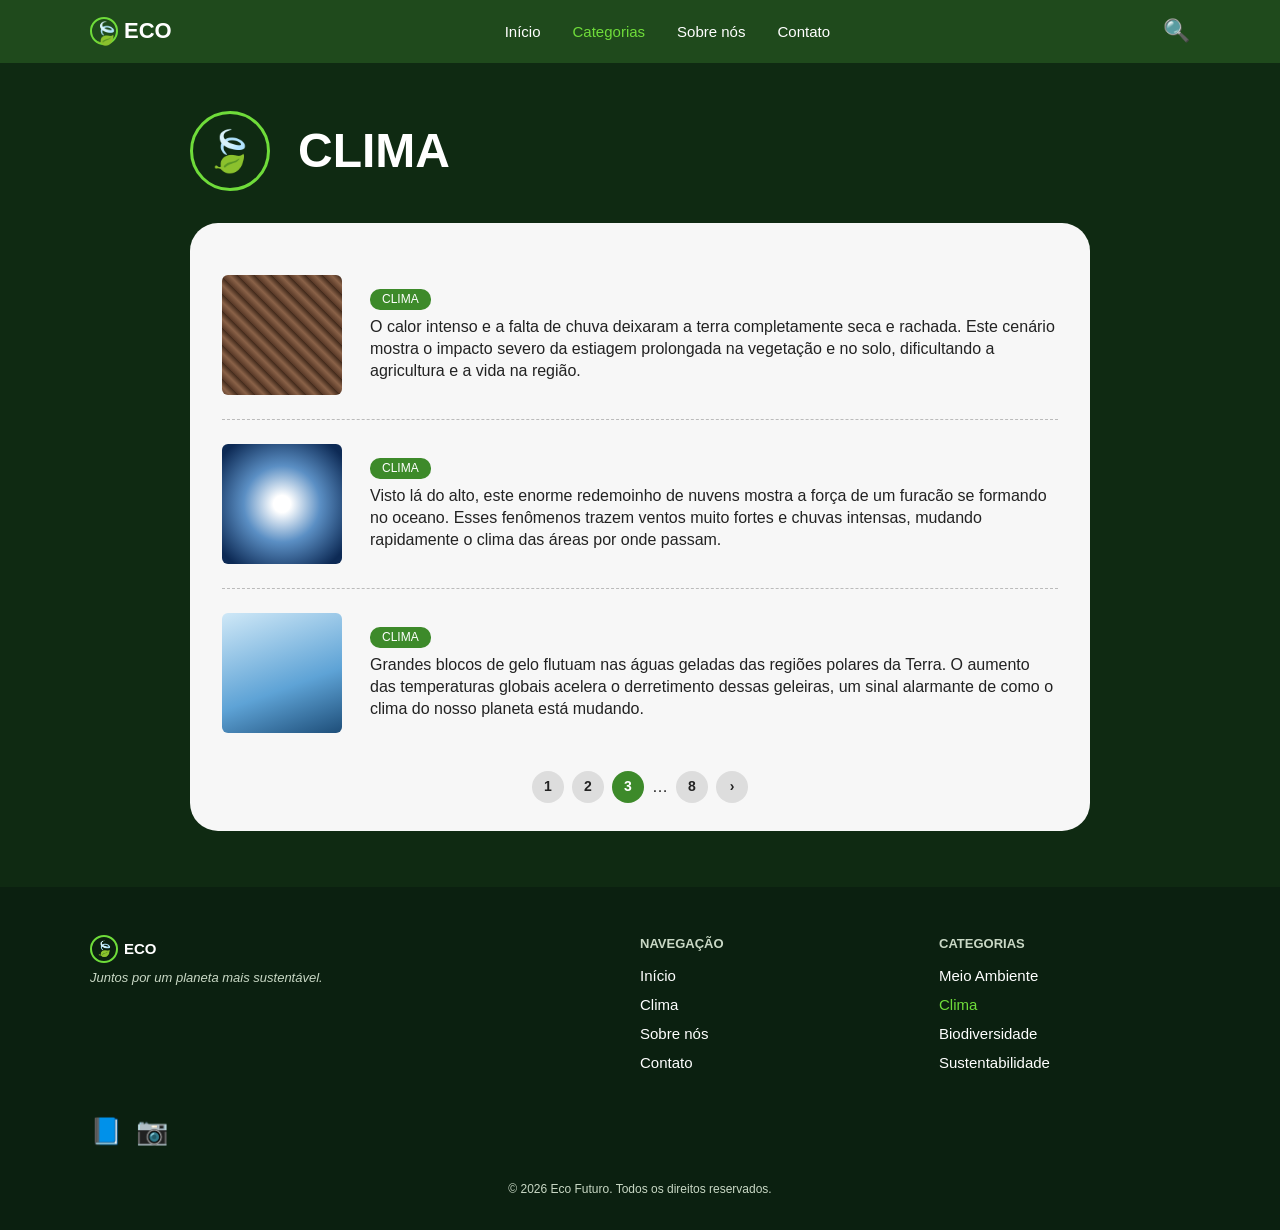
==== projeto integrador/clima.html @ e7278182 "Adiciona clima e login" ====
<!DOCTYPE html>
<html lang="pt-BR">
<head>
<meta charset="UTF-8">
<meta name="viewport" content="width=device-width, initial-scale=1, viewport-fit=cover">
<title>Eco – Clima</title>
<link rel="stylesheet" href="style.css">
</head>
<body>

<header>
  <button aria-label="Menu">☰</button>
  <div class="logo"><span>🍃</span> ECO</div>
  <nav class="menu-pc">
    <a href="index.html">Início</a>
    <a class="ativo" href="clima.html">Categorias</a>
    <a href="#">Sobre nós</a>
    <a href="#">Contato</a>
  </nav>
  <button aria-label="Buscar">🔍</button>
</header>

<div class="titulo-pagina">
  <div class="selo">🍃</div>
  <h1>CLIMA</h1>
</div>

<main class="lista-clima">
  <article class="item-clima">
    <div class="foto seca"></div>
    <div>
      <span class="tag">CLIMA</span>
      <p>O calor intenso e a falta de chuva deixaram a terra completamente seca e rachada. Este cenário mostra o impacto severo da estiagem prolongada na vegetação e no solo, dificultando a agricultura e a vida na região.</p>
    </div>
  </article>

  <article class="item-clima">
    <div class="foto furacao"></div>
    <div>
      <span class="tag">CLIMA</span>
      <p>Visto lá do alto, este enorme redemoinho de nuvens mostra a força de um furacão se formando no oceano. Esses fenômenos trazem ventos muito fortes e chuvas intensas, mudando rapidamente o clima das áreas por onde passam.</p>
    </div>
  </article>

  <article class="item-clima">
    <div class="foto gelo"></div>
    <div>
      <span class="tag">CLIMA</span>
      <p>Grandes blocos de gelo flutuam nas águas geladas das regiões polares da Terra. O aumento das temperaturas globais acelera o derretimento dessas geleiras, um sinal alarmante de como o clima do nosso planeta está mudando.</p>
    </div>
  </article>

  <nav class="paginacao" aria-label="Páginas">
    <a href="#">1</a>
    <a href="#">2</a>
    <a class="atual" href="#">3</a>
    <span>…</span>
    <a href="#">8</a>
    <a href="#">›</a>
  </nav>
</main>

<footer>
  <div class="colunas">
    <div>
      <div class="logo"><span>🍃</span> ECO</div>
      <p>Juntos por um planeta mais sustentável.</p>
    </div>
    <nav>
      <h3>NAVEGAÇÃO</h3>
      <ul>
        <li><a href="index.html">Início</a></li>
        <li><a href="clima.html">Clima</a></li>
        <li><a href="#">Sobre nós</a></li>
        <li><a href="#">Contato</a></li>
      </ul>
    </nav>
    <nav>
      <h3>CATEGORIAS</h3>
      <ul>
        <li><a href="#">Meio Ambiente</a></li>
        <li class="ativo"><a href="clima.html">Clima</a></li>
        <li><a href="#">Biodiversidade</a></li>
        <li><a href="#">Sustentabilidade</a></li>
      </ul>
    </nav>
  </div>
  <div class="sociais">
    <a href="#" aria-label="Facebook">📘</a>
    <a href="#" aria-label="Instagram">📷</a>
  </div>
  <p class="copy">© 2026 Eco Futuro. Todos os direitos reservados.</p>
</footer>

</body>
</html>
---- projeto integrador/style.css ----
:root {
  --bg: #0f2a12;
  --card: #1b3a1a;
  --borda: #3f7a2e;
  --verde: #6fdc3a;
  --texto: #ffffff;
  --suave: #c9d8c5;
  box-sizing: border-box;
  padding-top: env(safe-area-inset-top, 0px);
  padding-bottom: env(safe-area-inset-bottom, 0px);
}
* { box-sizing: border-box; margin: 0; padding: 0; }
body {
  background: var(--bg);
  color: var(--texto);
  font-family: "Segoe UI", Arial, sans-serif;
  line-height: 1.4;
}
a { color: inherit; text-decoration: none; }


header {
  display: flex; align-items: center; justify-content: space-between;
  background: #1f4a1c; padding: 10px 14px; border-radius: 0 0 18px 18px;
}
.logo { display: flex; align-items: center; gap: 6px; font-weight: 700; }
.logo span { display: grid; place-items: center; width: 28px; height: 28px;
  border: 2px solid var(--verde); border-radius: 50%; color: var(--verde); }
header button { background: none; border: 0; color: var(--texto); font-size: 22px; cursor: pointer; }
.menu-pc { display: none; }

.hero { padding: 18px 20px 24px; }
.hero em { color: var(--verde); font-style: italic; font-size: 14px; }
.hero h1 { font-size: 30px; line-height: 1.05; margin: 8px 0; }
.hero h1 b { color: var(--verde); display: block; }
.hero p { font-size: 11px; color: var(--suave); max-width: 240px; }

.noticias { padding: 0 14px; display: grid; gap: 18px; }
.noticia {
  display: flex; gap: 12px; padding: 14px;
  background: var(--card); border: 1px solid var(--borda);
}
.noticia .foto {
  flex: 0 0 38%; min-height: 120px; border-radius: 14px;
  background-size: cover; background-position: center;
}
.foto.rio { background: linear-gradient(135deg, #888, #333); filter: grayscale(1); }
.foto.fogo { background: linear-gradient(160deg, #1a1a1a, #c4380f 70%, #2d5a1e); }
.tag {
  display: inline-block; background: #2f6b25; border: 1px solid var(--verde);
  color: var(--verde); border-radius: 10px; padding: 1px 8px; font-size: 10px;
}
.noticia h2 { font-size: 14px; margin: 6px 0; }
.noticia p { font-size: 11px; font-style: italic; color: var(--suave); }
.noticia time { display: block; margin-top: 8px; font-size: 9px; color: var(--suave); }

.chamada {
  margin: 24px 0; padding: 22px 20px;
  background: linear-gradient(90deg, #0f2a12 40%, #1d5a6a);
  border-top: 1px solid var(--borda); border-bottom: 1px solid var(--borda);
  display: flex; justify-content: space-between; align-items: center; gap: 12px;
}
.chamada small { color: var(--verde); font-style: italic; font-weight: 700; }
.chamada h2 { font-size: 24px; margin: 4px 0; }
.chamada p { font-size: 12px; color: var(--suave); }
.botoes { display: grid; gap: 12px; }
.btn { padding: 10px 18px; border-radius: 22px; font-weight: 700; text-align: center; font-size: 14px; }
.btn.cheio { background: var(--verde); color: #0f2a12; }
.btn.vazio { border: 2px solid var(--verde); color: var(--texto); }

footer { background: #0b2010; padding: 20px 16px 28px; }
.colunas { display: grid; grid-template-columns: 1.1fr 1fr 1fr; gap: 12px; font-size: 12px; }
.colunas h3 { font-size: 11px; color: var(--suave); margin-bottom: 6px; }
.colunas li { list-style: none; margin-bottom: 3px; }
.colunas li.ativo a { color: var(--verde); }
.colunas p { font-size: 10px; font-style: italic; margin-top: 6px; color: var(--suave); }
.sociais { display: flex; gap: 14px; margin: 16px 0 10px; font-size: 20px; }
.rotulo { font-size: 12px; }
.copy { text-align: center; font-size: 10px; color: var(--suave); margin-top: 16px; }
input {
  width: 100%; margin-top: 12px; padding: 10px; border-radius: 6px;
  border: 1px solid var(--borda); background: #12301a; color: var(--texto);
}
:focus-visible { outline: 2px solid var(--verde); outline-offset: 2px; }


@media (min-width: 900px) {
  
  header, .hero, .noticias, .chamada, footer {
    padding-left: max(32px, calc((100% - 1100px) / 2));
    padding-right: max(32px, calc((100% - 1100px) / 2));
  }

  header { padding-top: 16px; padding-bottom: 16px; border-radius: 0; }
  header > button[aria-label="Menu"] { display: none; }
  header .logo { font-size: 22px; order: 0; }
  .menu-pc { display: flex; gap: 32px; order: 1; font-size: 15px; }
  .menu-pc a:hover, .menu-pc a.ativo { color: var(--verde); }
  header > button[aria-label="Buscar"] { order: 2; }

  .hero { padding-top: 56px; padding-bottom: 48px; }
  .hero em { font-size: 18px; }
  .hero h1 { font-size: 64px; margin: 12px 0 16px; }
  .hero p { font-size: 16px; max-width: 520px; }

  .noticias { grid-template-columns: 1fr 1fr; gap: 28px; }
  .noticia { flex-direction: column; padding: 20px; }
  .noticia .foto { flex: none; height: 240px; }
  .noticia h2 { font-size: 22px; margin: 10px 0; }
  .noticia p { font-size: 14px; }
  .noticia time { font-size: 12px; }
  .tag { font-size: 12px; padding: 2px 12px; }

  .chamada { margin: 56px 0; padding-top: 56px; padding-bottom: 56px; }
  .chamada small { font-size: 16px; }
  .chamada h2 { font-size: 48px; }
  .chamada p { font-size: 18px; max-width: 460px; }
  .botoes { grid-auto-flow: column; gap: 20px; }
  .btn { padding: 14px 36px; font-size: 16px; }
  .btn:hover { filter: brightness(1.15); }

  footer { padding-top: 48px; padding-bottom: 32px; }
  .colunas { grid-template-columns: 2fr 1fr 1fr; gap: 48px; font-size: 15px; }
  .colunas h3 { font-size: 13px; margin-bottom: 12px; }
  .colunas li { margin-bottom: 8px; }
  .colunas p { font-size: 13px; max-width: 280px; }
  .sociais { font-size: 26px; margin-top: 32px; }
  .rotulo { font-size: 14px; }
  input { max-width: 420px; display: block; }
  .copy { font-size: 12px; margin-top: 32px; }
}


.titulo-pagina { display: flex; align-items: center; gap: 28px; padding: 28px 24px; }
.titulo-pagina .selo { display: grid; place-items: center; width: 56px; height: 56px;
  border: 3px solid var(--verde); border-radius: 50%; color: var(--verde); font-size: 28px; }
.titulo-pagina h1 { font-size: 28px; }

.lista-clima { background: #f7f7f7; color: #222; border-radius: 28px;
  padding: 18px 16px; margin: 0 16px 28px; }
.item-clima { display: flex; align-items: center; gap: 14px; padding: 16px 0;
  border-bottom: 1px dashed #bbb; }
.item-clima:last-of-type { border-bottom: 0; }
.item-clima .foto { flex: 0 0 64px; height: 64px; border-radius: 6px; }
.foto.seca { background: repeating-linear-gradient(45deg, #5a3a28, #8a6248 6px, #3d2618 12px); }
.foto.furacao { background: radial-gradient(circle, #fff 10%, #5b8fc4 45%, #0d2a55 90%); }
.foto.gelo { background: linear-gradient(160deg, #cfe8f7, #5ea3d6 60%, #1e4e79); }
.item-clima .tag { background: #3d8a2a; color: #fff; border: 0; font-size: 9px; }
.item-clima p { font-size: 11px; font-style: normal; color: #222; margin-top: 6px; text-align: center; }

.paginacao { display: flex; justify-content: center; align-items: center; gap: 8px; margin-top: 14px; }
.paginacao a { display: grid; place-items: center; min-width: 22px; height: 22px;
  background: #ddd; color: #222; border-radius: 50%; font-size: 11px; font-weight: 700; }
.paginacao a.atual { background: #3d8a2a; color: #fff; }

.login { min-height: 100vh; display: flex; flex-direction: column; align-items: center;
  padding: 24px 16px; background: linear-gradient(#0a2e0a, #052005); }
.login-logo { display: flex; align-items: center; gap: 14px; font-size: 40px; font-weight: 700; margin: 24px 0; }
.login-logo span { display: grid; place-items: center; width: 80px; height: 80px;
  border: 5px solid var(--verde); border-radius: 50%; color: var(--verde); font-size: 40px; }
.login-card { width: 100%; max-width: 420px; background: #77b043; border-radius: 14px; padding: 32px 28px; }
.campo { margin-bottom: 24px; }
.campo label { display: block; font-size: 18px; margin-bottom: 8px; }
.entrada { display: flex; align-items: center; gap: 8px; background: #ddd; border-radius: 8px; padding: 0 12px; color: #555; }
.entrada input { margin: 0; padding: 12px 0; border: 0; background: transparent;
  color: #222; max-width: none; outline: none; }
.btn-login { display: block; width: 100%; padding: 14px; margin-top: 16px; border-radius: 30px;
  font-size: 22px; text-align: center; cursor: pointer; border: 1px solid #2f6b25; }
.btn-login.claro { background: #e4e4e4; color: #111; }
.btn-login.escuro { background: #2f5a22; color: #fff; }
.voltar { align-self: flex-start; font-size: 32px; margin-top: auto; padding-top: 24px; }

@media (min-width: 900px) {
  .titulo-pagina, .lista-clima { max-width: 900px; margin-left: auto; margin-right: auto; }
  .titulo-pagina { padding: 48px 0 32px; }
  .titulo-pagina .selo { width: 80px; height: 80px; font-size: 40px; }
  .titulo-pagina h1 { font-size: 48px; }
  .lista-clima { padding: 28px 32px; margin-bottom: 56px; }
  .item-clima { gap: 28px; padding: 24px 0; }
  .item-clima .foto { flex: 0 0 120px; height: 120px; }
  .item-clima p { font-size: 16px; text-align: left; }
  .item-clima .tag { font-size: 12px; }
  .paginacao a { min-width: 32px; height: 32px; font-size: 14px; }
}
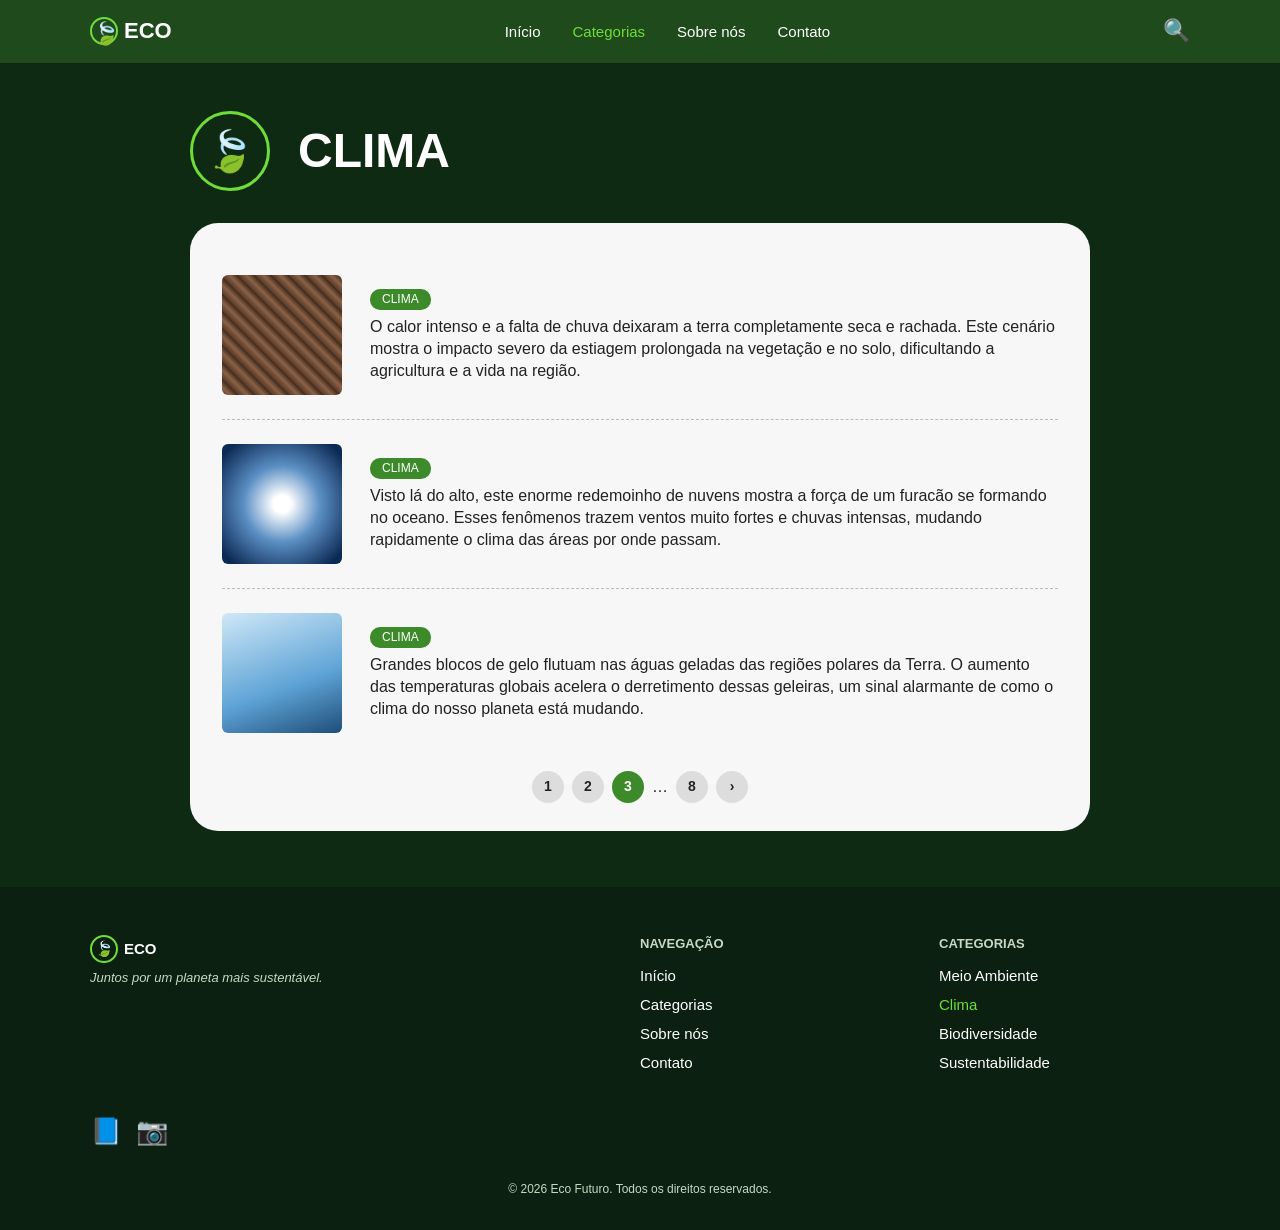
==== commit caefc711: "Atualiza páginas e adiciona sobre nós" ====
--- a/projeto integrador/clima.html
+++ b/projeto integrador/clima.html
@@ -13,8 +13,8 @@
   <div class="logo"><span>🍃</span> ECO</div>
   <nav class="menu-pc">
     <a href="index.html">Início</a>
-    <a class="ativo" href="clima.html">Categorias</a>
-    <a href="#">Sobre nós</a>
+    <a class="ativo" href="categorias.html">Categorias</a>
+    <a href="sobre.html">Sobre nós</a>
     <a href="#">Contato</a>
   </nav>
   <button aria-label="Buscar">🔍</button>
@@ -70,8 +70,8 @@
       <h3>NAVEGAÇÃO</h3>
       <ul>
         <li><a href="index.html">Início</a></li>
-        <li><a href="clima.html">Clima</a></li>
-        <li><a href="#">Sobre nós</a></li>
+        <li><a href="categorias.html">Categorias</a></li>
+        <li><a href="sobre.html">Sobre nós</a></li>
         <li><a href="#">Contato</a></li>
       </ul>
     </nav>
--- a/projeto integrador/style.css
+++ b/projeto integrador/style.css
@@ -18,7 +18,7 @@
 }
 a { color: inherit; text-decoration: none; }
 
-
+/* ---------- Celular (base) ---------- */
 header {
   display: flex; align-items: center; justify-content: space-between;
   background: #1f4a1c; padding: 10px 14px; border-radius: 0 0 18px 18px;
@@ -83,9 +83,9 @@
 }
 :focus-visible { outline: 2px solid var(--verde); outline-offset: 2px; }
 
-
-@media (min-width: 900px) {
-  
+/* ---------- Computador (a partir de 900px) ---------- */
+@media (min-width: 900px) {
+  /* largura útil de 1100px centralizada, com o fundo ocupando a tela toda */
   header, .hero, .noticias, .chamada, footer {
     padding-left: max(32px, calc((100% - 1100px) / 2));
     padding-right: max(32px, calc((100% - 1100px) / 2));
@@ -130,7 +130,7 @@
   .copy { font-size: 12px; margin-top: 32px; }
 }
 
-
+/* ===== Página CLIMA ===== */
 .titulo-pagina { display: flex; align-items: center; gap: 28px; padding: 28px 24px; }
 .titulo-pagina .selo { display: grid; place-items: center; width: 56px; height: 56px;
   border: 3px solid var(--verde); border-radius: 50%; color: var(--verde); font-size: 28px; }
@@ -153,6 +153,7 @@
   background: #ddd; color: #222; border-radius: 50%; font-size: 11px; font-weight: 700; }
 .paginacao a.atual { background: #3d8a2a; color: #fff; }
 
+/* ===== Página LOGIN ===== */
 .login { min-height: 100vh; display: flex; flex-direction: column; align-items: center;
   padding: 24px 16px; background: linear-gradient(#0a2e0a, #052005); }
 .login-logo { display: flex; align-items: center; gap: 14px; font-size: 40px; font-weight: 700; margin: 24px 0; }
@@ -181,4 +182,71 @@
   .item-clima p { font-size: 16px; text-align: left; }
   .item-clima .tag { font-size: 12px; }
   .paginacao a { min-width: 32px; height: 32px; font-size: 14px; }
+}
+
+
+/* ===== Página NOTÍCIAS ===== */
+.hero-noticias { background: linear-gradient(135deg, #0b2d10, #1d4a22 60%, #0f2a12); padding: 40px 28px 36px; }
+.hero-noticias h1 { font-size: 36px; }
+
+.grade-noticias { background: #064d0a; padding: 36px 20px 24px;
+  display: grid; grid-template-columns: 1fr 1fr; gap: 24px 18px; }
+.card-noticia { display: block; padding: 8px 8px 14px; border-radius: 6px;
+  background: linear-gradient(#1b3a1a, #0a2a0a); }
+.card-noticia .foto { height: 84px; border-radius: 14px; background-size: cover; background-position: center; }
+.card-noticia .tag { margin: 8px 0 6px; font-size: 9px; font-weight: 700;
+  background: #5aa83a; color: #fff; border: 0; }
+.card-noticia h3 { font-size: 13px; line-height: 1.25; }
+.foto.floresta { background: linear-gradient(#2f6b2a 55%, #4b8a3a 55%, #1d4a22); }
+.foto.arara { background: linear-gradient(135deg, #2f8a3a, #e8b800 55%, #1e5fc4); }
+.voltar-pagina { display: inline-block; font-size: 32px; padding: 16px 20px 28px; background: #064d0a; width: 100%; }
+
+@media (min-width: 900px) {
+  .hero-noticias { padding-top: 56px; padding-bottom: 48px; }
+  .hero-noticias h1 { font-size: 64px; }
+  .grade-noticias { grid-template-columns: repeat(4, 1fr); gap: 28px;
+    padding-top: 56px; padding-bottom: 56px; }
+  .card-noticia { padding: 12px 12px 20px; }
+  .card-noticia .foto { height: 160px; }
+  .card-noticia .tag { font-size: 12px; }
+  .card-noticia h3 { font-size: 18px; }
+  .card-noticia:hover { outline: 1px solid var(--verde); }
+}
+
+/* ===== Página SOBRE NÓS ===== */
+.hero-sobre { background: linear-gradient(135deg, #0b2d10, #1d4a22 60%, #0f2a12); padding: 40px 24px 32px; }
+.hero-sobre h1 { font-size: 36px; }
+.hero-sobre p { font-size: 13px; max-width: 420px; margin-top: 10px; }
+
+.secao { padding: 28px 16px; }
+.secao h2 { font-size: 22px; margin-bottom: 16px; }
+.secao h2 b { color: var(--verde); }
+
+.blocos { display: grid; gap: 16px; }
+.bloco { background: var(--card); border: 1px solid var(--borda); border-radius: 12px; padding: 18px; }
+.bloco .icone { font-size: 28px; }
+.bloco h3 { color: var(--verde); margin: 8px 0 6px; font-size: 18px; }
+.bloco p { font-size: 13px; color: var(--suave); }
+
+.equipe { display: grid; grid-template-columns: 1fr 1fr; gap: 16px; }
+.membro { text-align: center; background: var(--card); border: 1px solid var(--borda); border-radius: 12px; padding: 16px 8px; }
+.membro .avatar { width: 64px; height: 64px; margin: 0 auto 8px; border-radius: 50%;
+  display: grid; place-items: center; font-size: 28px; background: #2f6b25; border: 2px solid var(--verde); }
+.membro h3 { font-size: 14px; }
+.membro p { font-size: 11px; color: var(--suave); }
+
+@media (min-width: 900px) {
+  .hero-sobre, .secao { padding-left: max(32px, calc((100% - 1100px) / 2)); padding-right: max(32px, calc((100% - 1100px) / 2)); }
+  .hero-sobre { padding-top: 56px; padding-bottom: 48px; }
+  .hero-sobre h1 { font-size: 64px; }
+  .hero-sobre p { font-size: 18px; max-width: 620px; }
+  .secao { padding-top: 48px; padding-bottom: 24px; }
+  .secao h2 { font-size: 32px; }
+  .blocos { grid-template-columns: repeat(3, 1fr); gap: 28px; }
+  .bloco { padding: 28px; }
+  .bloco p { font-size: 15px; }
+  .equipe { grid-template-columns: repeat(4, 1fr); gap: 28px; }
+  .membro .avatar { width: 96px; height: 96px; font-size: 42px; }
+  .membro h3 { font-size: 18px; }
+  .membro p { font-size: 14px; }
 }
